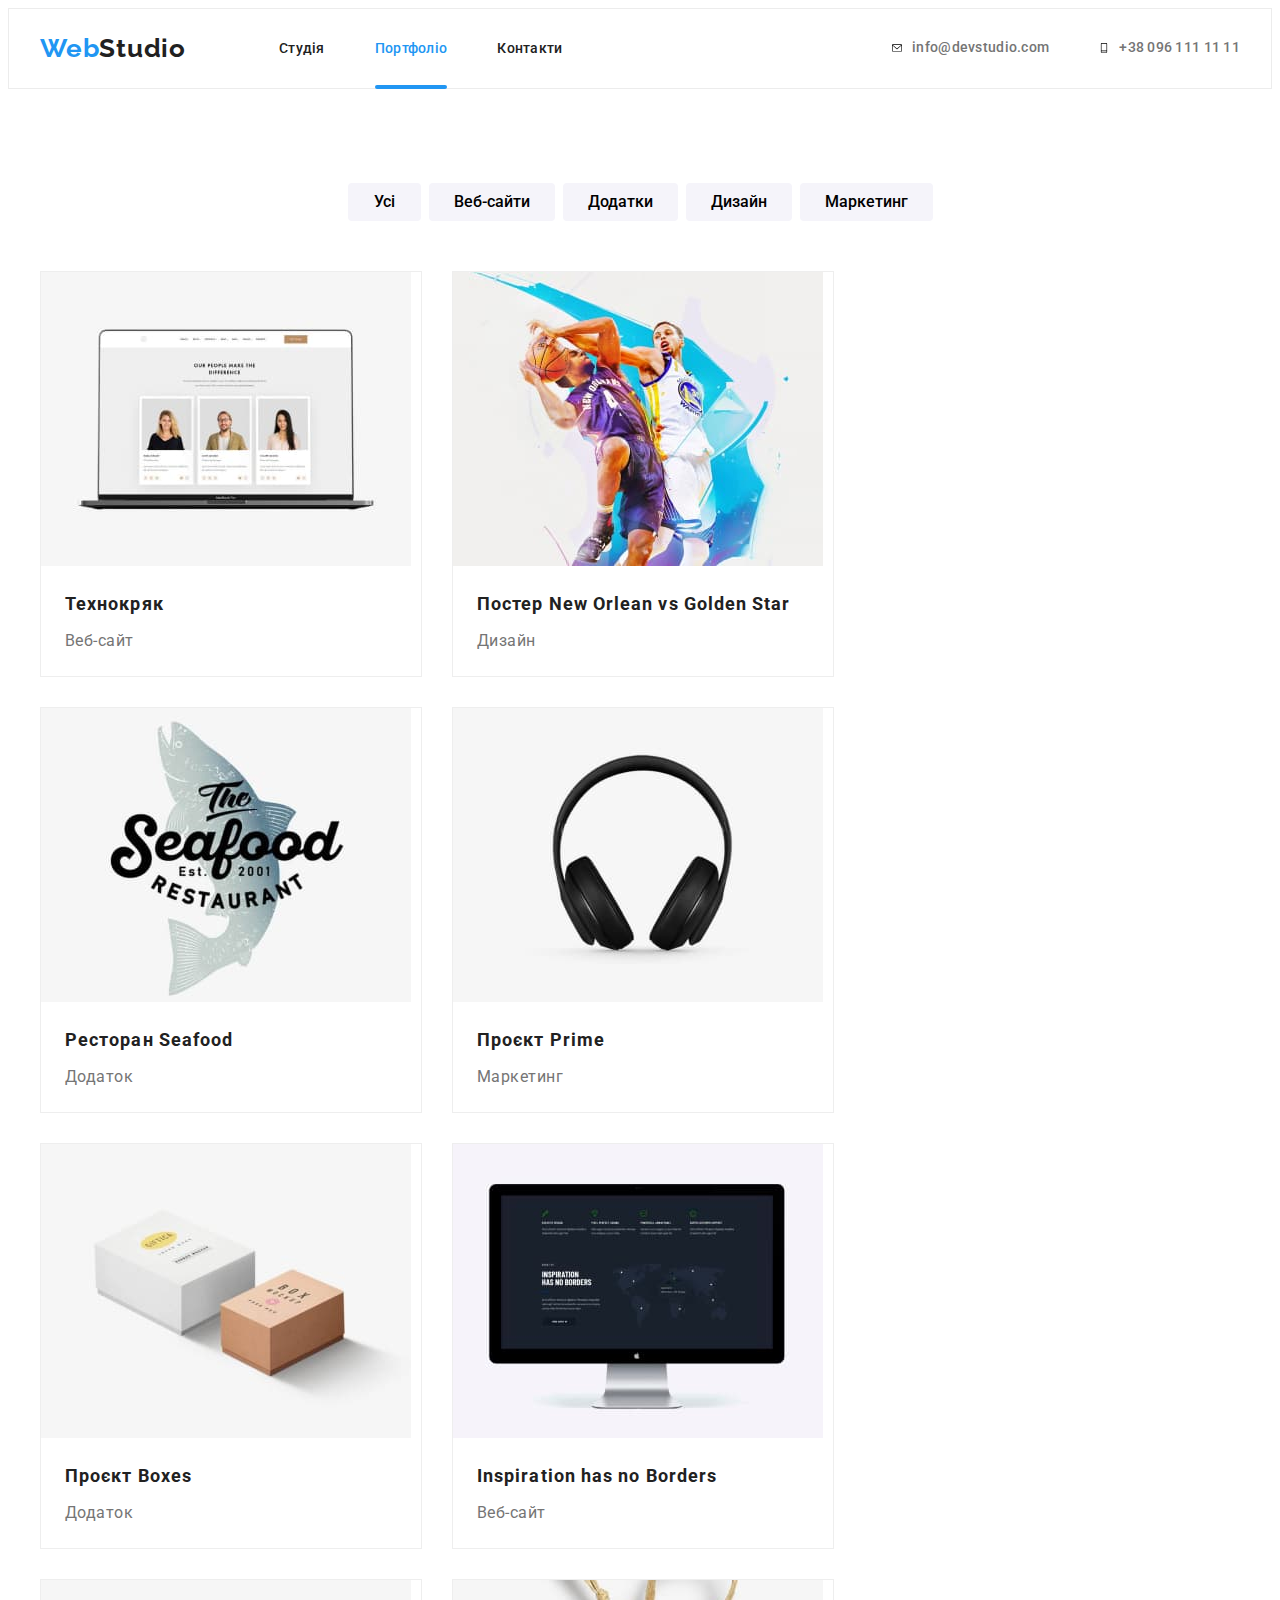
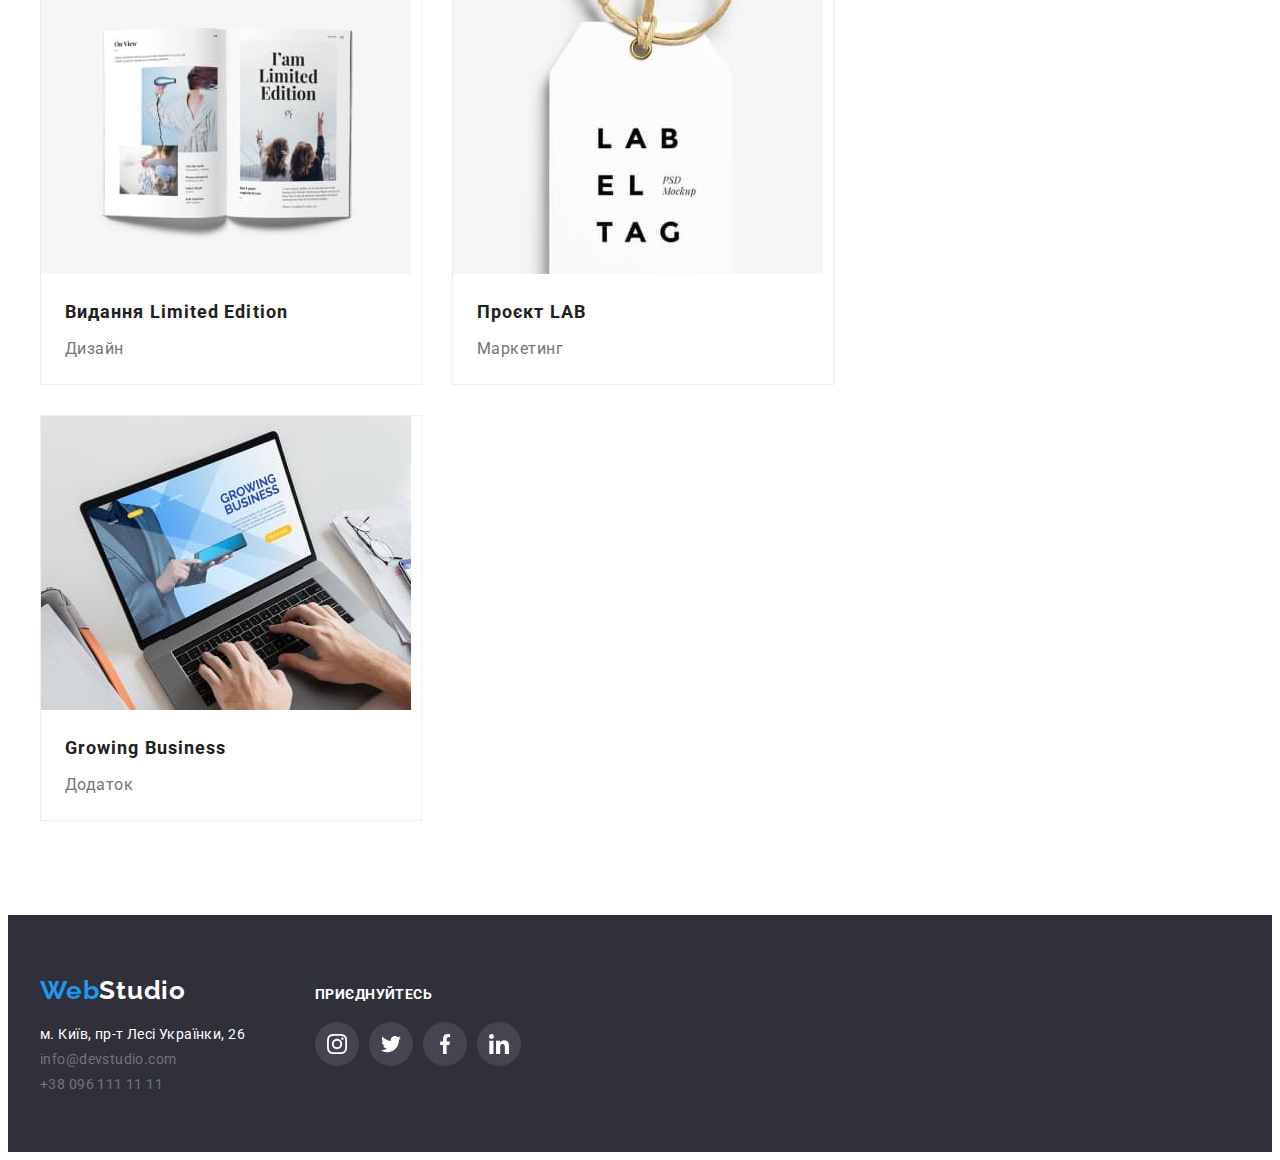
==== portfolio.html @ a7df9ff6 "Initial commit" ====
<!DOCTYPE html>
<html lang="uk">
  <head>
    <meta charset="UTF-8" />
    <meta http-equiv="X-UA-Compatible" content="IE=edge" />
    <meta name="viewport" content="width=device-width, initial-scale=1.0" />
    <title>Document</title>

    <!-- font-family-->
    <link rel="preconnect" href="https://fonts.googleapis.com" />
    <link rel="preconnect" href="https://fonts.gstatic.com" crossorigin />
    <link
      href="https://fonts.googleapis.com/css2?family=Montserrat:wght@400;700&family=Raleway:wght@300;700&family=Roboto:wght@400;500;700;900&display=swap"
      rel="stylesheet"
    />
    <link
      rel="stylesheet"
      href="https://cdnjs.cloudflare.com/ajax/libs/modern-normalize/1.1.0/modern-normalize.min.css"
      integrity="sha512-wpPYUAdjBVSE4KJnH1VR1HeZfpl1ub8YT/NKx4PuQ5NmX2tKuGu6U/JRp5y+Y8XG2tV+wKQpNHVUX03MfMFn9Q=="
      crossorigin="anonymous"
      referrerpolicy="no-referrer"
    />
    <link rel="stylesheet" href="./css/styles.css" />
  </head>
  <body>
    <header class="header">
      <div class="container header-container">
        <nav class="header-navigation">
          <a href="./index.html" class="logo link"
            ><span class="color-web">Web</span>Studio</a
          >
          <ul class="header-nav">
            <li>
              <a href="./index.html" class="header-nav-link link">Студія</a>
            </li>
            <li>
              <a
                href="./portfolio.html"
                class="header-nav-link header-portfolio link"
                >Портфоліо</a
              >
            </li>
            <li>
              <a href="" class="header-nav-link link">Контакти</a>
            </li>
          </ul>
        </nav>
        <ul class="contact">
          <li>
            <a href="mailto:info@devstudio.com" class="contact-link-mail link"
              ><svg class="mail-icon" width="10" height="16">
                <use href="./images/icons.svg#icon-envelope-hover"></use>
              </svg>info@devstudio.com</a
            >
          </li>
          <li>
            <a href="tel:+3809611111" class="contact-link-tel link"
              ><svg class="tel-icon" width="10" height="16">
                <use href="./images/icons.svg#icon-Vector"></use>
              </svg>+38 096 111 11 11</a
            >
          </li>
        </ul>
      </div>
    </header>
    <main>
      <section class="section portfolio">
        <div class="container">
          <h1 class="portfolio-title">Портфоліо</h1>
          <ul class="cursor list">
            <li class="button-list">
              <button class="cursor-btn" type="button">Усі</button>
            </li>
            <li class="button-list">
              <button class="cursor-btn" type="button">Веб-сайти</button>
            </li>
            <li class="button-list">
              <button class="cursor-btn" type="button">Додатки</button>
            </li>
            <li class="button-list">
              <button class="cursor-btn" type="button">Дизайн</button>
            </li>
            <li class="button-list">
              <button class="cursor-btn" type="button">Маркетинг</button>
            </li>
          </ul>
          <ul class="card-set list">
            <li class="item">
             
                <a class="card-content-link link">
                  <div class="card-content-img"> 
              <img
                src="./images/технокряк.jpg"
                alt="технокряк"
                width="370"
                height="294"
              />
              <div class="card-content-text"><p>Ресурс пропонує комплексні пропозиції з різним рівнем функціоналу та сервісів. Все це дозволить відвідувачу отримати вичерпні відомості про компанію чи приватну особу.</p></div>
            </div>
                <h2 class="portfolio-title-list">Технокряк</h2>
                <p class="portfolio-text">Веб-сайт</p>
              </a>
          
            </li>
            <li class="item">
              
                <a class="card-content-link link">
                  <div class="card-content-img">
                    <img
                    src="./images/постер.jpg"
                    alt="постер"
                    width="370"
                    height="294"
                  /> <div class="card-content-text"><p>Ресурс пропонує комплексні пропозиції з різним рівнем функціоналу та сервісів. Все це дозволить відвідувачу отримати вичерпні відомості про компанію чи приватну особу.</p></div>
              
                  </div>
            
              
                <h2 class="portfolio-title-list" lang="en">
                  Постер New Orlean vs Golden Star
                </h2>
                <p class="portfolio-text">Дизайн</p>
              </a>
          
            </li>
            <li class="item">
              
                <a class="card-content-link link">
                  <div class="card-content-img"> 
              <img
                src="./images/ресторан.jpg"
                alt="ресторан"
                width="370"
                height="294"
              />
              <div class="card-content-text"><p>Ресурс пропонує комплексні пропозиції з різним рівнем функціоналу та сервісів. Все це дозволить відвідувачу отримати вичерпні відомості про компанію чи приватну особу.</p></div>
          </div>
                <h2 class="portfolio-title-list" lang="en">Ресторан Seafood</h2>
                <p class="portfolio-text">Додаток</p>
                </a>
          
            </li>
            <li class="item">
              
                <a class="card-content-link link">
                  <div class="card-content-img"> 
              <img
                src="./images/навушники.jpg"
                alt="навушники"
                width="370"
                height="294"
              />
              <div class="card-content-text"><p>Ресурс пропонує комплексні пропозиції з різним рівнем функціоналу та сервісів. Все це дозволить відвідувачу отримати вичерпні відомості про компанію чи приватну особу.</p></div>
</div>
          
                <h2 class="portfolio-title-list" lang="en">Проєкт Prime</h2>
                <p class="portfolio-text">Маркетинг</p>
                </a>
           
            </li>
            <li class="item">
            
                <a class="card-content-link link">
                  <div class="card-content-img"> 
              <img
                src="./images/проект.jpg"
                alt="проект"
                width="370"
                height="294"
              />
              <div class="card-content-text"><p>Ресурс пропонує комплексні пропозиції з різним рівнем функціоналу та сервісів. Все це дозволить відвідувачу отримати вичерпні відомості про компанію чи приватну особу.</p></div>
              </div>

                           <h2 class="portfolio-title-list" lang="en">Проєкт Boxes</h2>
                <p class="portfolio-text">Додаток</p>
                </a>
           
            </li>
            <li class="item">
              
                <a class="card-content-link link">
                  <div class="card-content-img"> 
              <img
                src="./images/монітор.jpg"
                alt="монітор"
                width="370"
                height="294"
              />
              <div class="card-content-text"><p>Ресурс пропонує комплексні пропозиції з різним рівнем функціоналу та сервісів. Все це дозволить відвідувачу отримати вичерпні відомості про компанію чи приватну особу.</p></div>
             </div>
                             <h2 class="portfolio-title-list" lang="en">
                  Inspiration has no Borders
                </h2>
                <p class="portfolio-text">Веб-сайт</p>
                </a>
             
            </li>
            <li class="item">
                              <a class="card-content-link link">
                  <div class="card-content-img"> 
              <img
                src="./images/видання.jpg"
                alt="видання"
                width="370"
                height="294"
              />
              <div class="card-content-text"><p>Ресурс пропонує комплексні пропозиції з різним рівнем функціоналу та сервісів. Все це дозволить відвідувачу отримати вичерпні відомості про компанію чи приватну особу.</p></div>
           </div>
                <h2 class="portfolio-title-list" lang="en">
                  Видання Limited Edition
                </h2>
                <p class="portfolio-text">Дизайн</p>
                </a>
           
            </li>
            <li class="item">
             
                <a class="card-content-link link">
                  <div class="card-content-img"> 
              <img
                src="./images/лаб.jpg"
                alt="лаб"
                width="370"
                height="294"
              />
              <div class="card-content-text"><p>Ресурс пропонує комплексні пропозиції з різним рівнем функціоналу та сервісів. Все це дозволить відвідувачу отримати вичерпні відомості про компанію чи приватну особу.</p></div>
              </div>

                          <h2 class="portfolio-title-list" lang="en">Проєкт LAB</h2>
                <p class="portfolio-text">Маркетинг</p>
                </a>
          
            </li>
            <li class="item">
              
                <a class="card-content-link link">
                  <div class="card-content-img"> 
              <img
                src="./images/бізнес.jpg"
                alt="бізнес"
                width="370"
                height="294"
              />
              <div class="card-content-text"><p>Ресурс пропонує комплексні пропозиції з різним рівнем функціоналу та сервісів. Все це дозволить відвідувачу отримати вичерпні відомості про компанію чи приватну особу.</p></div>
              </div>

                           <h2 class="portfolio-title-list" lang="en">Growing Business</h2>
                <p class="portfolio-text">Додаток</p>
                </a>
              
            </li>
          </ul>
        </div>
      </section>
    </main>
    <footer class="color-footer">
      <div class="contact-wrap">
        <div class="container">
      <div class="container-logo">
        <a href="./index.html" class="logo-studio link"
          ><span class="color-web">Web</span>Studio</a
        >
        <address class="address">
          <a
            href="https://goo.gl/maps/vG6KCRYgaPiJuEGL6"
            target="_blank"
            rel="noopener noreferrer nofollow"
            class="color-maps link"
            >м. Київ, пр-т Лесі Українки, 26</a
          >
          <ul class="list-address">
            <li>
              <a href="mailto:info@devstudio.com" class="color-mail link"
                >info@devstudio.com</a
              >
            </li>
            <li>
              <a href="tel:+3809611111" class="color-tel link"
                >+38 096 111 11 11</a
              >
            </li>
          </ul>
        
        </address>
      </div>
      <div class="social">
        <p class="title-soc">приєднуйтесь</p>
        <ul class="footer-soc-list list">
          <li class="footer-soc-item"><a href="" class="footer-soc-link link"><svg class="soc-icon" width="20" height="20">
            <use href="./images/icons.svg#icon-instagram-2"></use>
          </svg></a></li>
          <li class="footer-soc-item"><a href="" class="footer-soc-link link"><svg class="soc-icon" width="20" height="20">
            <use href="./images/icons.svg#icon-twitter-1"></use>
          </svg></a></li>
          <li class="footer-soc-item"><a href="" class="footer-soc-link link"><svg class="soc-icon" width="20" height="20">
            <use href="./images/icons.svg#icon-facebook-1"></use>
          </svg></a></li>
          <li class="footer-soc-item"><a href="" class="footer-soc-link link"><svg class="soc-icon" width="20" height="20">
            <use href="./images/icons.svg#icon-linkedin-1"></use>
          </svg></a></li>
        </ul>
      </div>
    </div>
  </div>
    </footer>
  </body>
</html>
---- css/styles.css ----
:root {
  --main-title-color: #ffffff;
  --body-title-color: #212121;
  --body-text-color: #757575;
  --accent-color: #2196f3;
  --card-set-gap: 30px;
  --card-shadow: 0px 2px 1px -1px rgba(0, 0, 0, 0.2),
    0px 1px 1px 0px rgba(0, 0, 0, 0.14), 0px 1px 3px 0px rgba(0, 0, 0, 0.12);
  --timing-function: cubic-bezier(0.4, 0, 0.2, 1);
}

p,
h1,
h2,
h3,
h4,
h5,
h6 {
  margin: 0;
}
img {
  display: block;
  max-width: 100%;
  height: auto;
}

ul,
ol {
  margin: 0;
}

ul {
  list-style: none;
  padding-left: 0;
}

body {
  font-family: "Roboto", sans-serif;
  font-size: 14px;
  color: var(--body-title-color);
}

.section {
  padding: 94px 0;
}
.container {
  width: 1200px;
  padding-left: 15px;
  padding-right: 15px;
  margin-left: auto;
  margin-right: auto;
}

.header {
  padding: 24px 0;
  border: 1px solid #ececec;
}
.header-navigation {
  display: flex;
  align-items: center;
}
.div {
  margin: 0;
}

.card-set {
  list-style: none;
}

.card-set > .item {
  width: calc((100% - 60px) / 3);
  border: 1px solid #eeeeee;
  background: #ffffff;
}

.header-nav {
  display: flex;
  gap: 50px;
  text-align: center;
  margin-left: 93px;
  padding-left: 0;
}

.header-container {
  display: flex;
}

.contact {
  display: flex;
  gap: 50px;
  text-align: center;
  margin-left: auto;
  align-items: center;
}

/*Властивість кнопок*/
button {
  cursor: pointer;
}
.address {
  margin-top: 20px;
}
address {
  font-style: normal;
}

/*Прибирає базові властивості посилань */
.link {
  text-decoration: none;
  color: inherit;
}

/* header */
.logo {
  font-family: "Raleway";
  font-weight: 700;
  font-size: 26px;
  line-height: 1.19;
  letter-spacing: 0.03em;
  color: var(--body-title-color);
}

.header-nav-link:hover,
.header-nav-link:focus,
.contact-link-mail:hover,
.contact-link-mail:focus,
.contact-link-tel:hover,
.contact-link-tel:focus {
  color: var(--accent-color);
}

/* Властивості навігації*/
.header-nav-link {
  font-weight: 500;
  line-height: 1.14;
  letter-spacing: 0.02em;
  color: var(--body-title-color);
  min-width: 45px;
  min-height: 16px;
  display: inline-block;
  position: relative;
  transition-property: color;
  transition-timing-function: var(--timing-function);
  transition-delay: 250ms;
}

.header-studio::after,
.header-portfolio::after {
  content: "";
  position: absolute;
  display: inline-block;
  bottom: -32px;
  left: 0;
  height: 4px;
  width: 100%;
  border-radius: 2px;
  background: var(--accent-color);
}

/*контакти*/
.contact-link-mail,
.contact-link-tel {
  font-weight: 500;
  line-height: 1.14;
  letter-spacing: 0.02em;
  color: var(--body-text-color);
  display: inline-block;
  transition-timing-function: var(--timing-function);
  transition-delay: 250ms;
  transition-property: fill;
}
.contact .contact-link-mail {
  display: flex;
  gap: 10px;
}
.mail-icon {
  transition-timing-function: var(--timing-function);
  transition-delay: 250ms;
  transition-property: fill;
}
.contact-link-mail:hover .mail-icon {
  fill: var(--accent-color);
}
.contact .contact-link-tel {
  display: flex;
  gap: 10px;
}
.tel-icon {
  transition-timing-function: var(--timing-function);
  transition-delay: 250ms;
  transition-property: fill;
}
.contact-link-tel:hover .tel-icon {
  fill: var(--accent-color);
}
/*Акцент кольору на посилання studio*/
.header-studio {
  color: var(--accent-color);
}
/*Акцент кольору на посилання portfolio*/
.header-portfolio {
  color: var(--accent-color);
}

/*прибирає маркери*/
.list {
  marker: none;
  padding: 0;
  margin: 0;
  display: flex;
  gap: 30px;
  flex-wrap: wrap;
}

.img-list {
  padding: 0;
  margin: 0;
  display: flex;
  gap: var(--card-set-gap);
}

.list-address {
  marker: none;
  padding: 0;
  margin: 0;
  display: flex;
  flex-direction: column;
  gap: 9px;
}
.work-title {
  margin-top: 30px;
  margin-bottom: 10px;
  font-size: 14px;
  line-height: 1.14;
  letter-spacing: 0.03em;
  text-transform: uppercase;
  margin-bottom: 10px;
}

.section > .work {
  padding-left: 215px;
  padding-right: 215px;
  padding-top: 0;
  padding-bottom: 0;
}
.work-text {
  line-height: 1.71;
  letter-spacing: 0.03em;
  color: var(--body-text-color);
  width: 270px;
}
.about-work {
  display: inline-flex;
  gap: 30px;
}
.work-list {
  width: calc((100% - 90px) / 4);
}
.work {
  padding-bottom: 0;
}
.group-link {
  height: 120px;
  background: #f5f4fa;
  border-radius: 4px;
  display: flex;
  align-items: center;
  justify-content: center;
  fill: var(--main-title-color);
}

.hero {
  text-align: center;
  background-color: #2f303a;
  color: var(--main-title-color);
  padding: 200px 0;
  /*overlay*/
  max-width: 1600px;
  margin-left: auto;
  margin-right: auto;
  outline: 1px solid black;
  background: #c4c4c4;
  background-repeat: no-repeat;
  background-size: cover;
  background-position: center;
  background-image: linear-gradient(
      rgba(47, 48, 58, 0.4),
      rgba(47, 48, 58, 0.4)
    ),
    url(../images/overlay.jpg);
}

.hero-title {
  font-weight: 900;
  font-size: 44px;
  line-height: 1.36;
  letter-spacing: 0.06em;
  text-align: center;
  text-transform: uppercase;
  margin: 0 auto;
  width: 696px;
  margin-left: auto;
  margin-right: auto;
}
/*стилізація кнопки*/
.btn {
  background-color: var(--accent-color);
  width: 216px;
  height: 50px;
  text-align: center;
  line-height: 1.87;
  letter-spacing: 0.06em;
  color: var(--main-title-color);
  box-shadow: 0px 4px 4px rgba(0, 0, 0, 0.15);
  border-radius: 4px;
  border: none;
  margin-top: 30px;
}

.section-title {
  font-size: 36px;
  line-height: 1.17;
  letter-spacing: 0.03em;
  text-align: center;
  margin-bottom: 50px;
}
.command {
  background: #f5f4fa;
}

.item-command > .name-work {
  padding-top: 30px;
  padding-bottom: 30px;
}
.section-title-name {
  font-weight: 500;
  font-size: 16px;
  line-height: 1.19;
  text-align: center;
  letter-spacing: 0.03em;
  margin-bottom: 10px;
}
.title-soc {
  font-weight: 700;
  letter-spacing: 0.03em;
  text-transform: uppercase;
  color: var(--main-title-color);
}
.soc-list {
  display: flex;
  justify-content: center;
  gap: 10px;
}
.soc-item {
  width: 44px;
  height: 44px;
}
.soc-link {
  width: 100%;
  height: 100%;
  background: var(--main-title-color);
  border-radius: 50%;
  display: block;
  display: flex;
  align-items: center;
  justify-content: center;
  fill: #afb1b8;
  transition-timing-function: var(--timing-function);
  transition-delay: 250ms;
  transition-property: fill, background-color;
}
.soc-link:hover,
.soc-link:focus {
  fill: var(--main-title-color);
  background-color: var(--accent-color);
}

.footer-soc-list {
  gap: 10px;
}
.footer-soc-item {
  width: 44px;
  height: 44px;
}
.footer-soc-link {
  width: 100%;
  height: 100%;
  background: rgba(255, 255, 255, 0.1);
  border-radius: 50%;
  display: block;
  display: flex;
  align-items: center;
  justify-content: center;
  fill: var(--main-title-color);
  transition-timing-function: var(--timing-function);
  transition-delay: 250ms;
  transition-property: background-color;
}
.footer-soc-link:hover,
.footer-soc-link:focus {
  background-color: var(--accent-color);
}
.img-list > .item-command {
  border-radius: 0px 0px 4px 4px;
  box-shadow: 0px 1px 3px rgba(0, 0, 0, 0.12), 0px 1px 1px rgba(0, 0, 0, 0.14),
    0px 2px 1px rgba(0, 0, 0, 0.2);
  background: #ffffff;
}
.section-text {
  font-size: 16px;
  line-height: 1.19;
  text-align: center;
  letter-spacing: 0.03em;
  color: var(--body-text-color);
  margin-bottom: 16px;
}

.client-item {
  width: calc((100% - 150px) / 6);
  height: 92px;
}
.client-link {
  width: 100%;
  height: 100%;
  display: flex;
  align-items: center;
  justify-content: center;
  fill: rgba(175, 177, 184, 1);
  border: 1px solid #afb1b8;
  border-radius: 4px;
  transition-timing-function: var(--timing-function);
  transition-delay: 250ms;
  transition-property: fill, border;
}
.client-link:hover,
.client-link:focus {
  fill: var(--accent-color);
  border: 1px solid var(--accent-color);
}

.color-footer {
  background-color: #2f303a;
  padding: 60px 0;
}
.logo-studio {
  font-family: "Raleway";
  font-weight: 700;
  font-size: 26px;
  line-height: 1.19;
  letter-spacing: 0.03em;
  color: rgba(255, 255, 255, 1);
  margin-bottom: 20px;
}

.contact-wrap > .container {
  display: flex;
  align-items: baseline;
}
.container-logo {
  margin-right: 70px;
}
.social {
  margin: 0;
}
.footer-soc-list {
  margin: 0;
}

.footer-soc-link {
  margin-top: 20px;
}
.contacts,
.color-tel-black,
.color-mail-black,
.studio-black,
.color-studio-black {
  color: var(--body-title-color);
}
.color-web {
  color: #2196f3;
}

.color-studio,
.color-address,
.color-info {
  color: var(--main-title-color);
}

.color-mail:hover,
.color-mail:focus,
.color-tel:hover,
.color-tel:focus {
  color: var(--accent-color);
}

.color-mail,
.color-tel {
  letter-spacing: 0.03em;
  color: var(--body-text-color);
  transition-timing-function: var(--timing-function);
  transition-delay: 250ms;
  transition-property: color;
}
.color-mail {
  margin-bottom: 9px;
}
.color-maps {
  letter-spacing: 0.03em;
  color: var(--main-title-color);
  margin-bottom: 9px;
  display: inline-block;
}

.button-list {
  text-align: center;
}
.cursor {
  display: flex;
  margin-bottom: 50px;
  justify-content: center;
  gap: 8px;
}
.cursor .cursor-btn {
  background: #f5f4fa;
  border-radius: 4px;
  border: #f5f4fa;
  display: inline-block;
  min-width: 73px;
  min-height: 38px;
  padding: 6px 25px 6px 25px;
  font-weight: 500;
  font-family: inherit;
  font-size: 16px;
}
.cursor-btn {
  transition-timing-function: var(--timing-function);
  transition-delay: 250ms;
  transition-property: color, background-color, box-shadow ;
}
.cursor-btn:hover,
.cursor-btn:focus {
  color: var(--main-title-color);
  background-color: var(--accent-color);
  box-shadow: 0px 3px 1px rgba(0, 0, 0, 0.1), 0px 1px 2px rgba(0, 0, 0, 0.08),
    0px 2px 2px rgba(0, 0, 0, 0.12);
}

/*portfolio-title  скриває заголовок*/
.portfolio-title,
.visually-hidden {
  position: absolute;
  white-space: nowrap;
  width: 1px;
  height: 1px;
  overflow: hidden;
  border: 0;
  padding: 0;
  clip: rect(0 0 0 0);
  clip-path: inset(50%);
  margin: -1px;
}
.portfolio-title-list {
  font-size: 18px;
  line-height: 2;
  letter-spacing: 0.06em;
  padding-left: 24px;
  padding-right: 24px;
  padding-top: 20px;
}
.portfolio-text {
  font-size: 16px;
  line-height: 1.88;
  letter-spacing: 0.03em;
  color: var(--body-text-color);
  padding-left: 24px;
  padding-right: 24px;
  padding-top: 4px;
  padding-bottom: 20px;
}

.img-list-label {
  position: relative;
}

.label-name {
  position: absolute;
  bottom: 0;
  width: 370px;
  height: 70px;
  color: var(--main-title-color);
  background: rgba(47, 48, 58, 0.8);
  text-align: center;
  letter-spacing: 0.03em;
  text-transform: uppercase;
}

.label-name > p {
  margin-top: 27px;
  margin-bottom: 27px;
  font-weight: 700;
}
.card-content-link {
  display: block;
  transition-timing-function: var(--timing-function);
  transition-delay: 250ms;
  transition-property: box-shadow, transform;
  }
.card-content-link:hover {
  box-shadow: 0px 1px 1px rgba(0, 0, 0, 0.12), 0px 4px 4px rgba(0, 0, 0, 0.06),
    1px 4px 6px rgba(0, 0, 0, 0.16);
}

.card-content-img {
  position: relative;
  overflow: hidden;
}
.card-content-text {
  position: absolute;
  top: 0;
  font-size: 18px;
  letter-spacing: 0.03em;
  line-height: 156%;
  width: 100%;
  height: 100%;
  background: rgba(33, 150, 243, 0.9);
  color: var(--main-title-color);
  transition-timing-function: var(--timing-function);
  transition-delay: 250ms;
  transition-property: transform;
  transition: transform 250ms linear;
  transform: translateY(100%);
}
.card-content-text > p {
  padding-top: 63px;
  padding-bottom: 63px;
  padding-left: 24px;
  padding-right: 24px;
}
.item:hover .card-content-text {
  transform: translateY(0%);
}

.backdrop {
  top: 0;
  left: 0;
  width: 100%;
  height: 100%;
  background: rgba(0, 0, 0, 0.2);
  position: fixed;
  transition: opasity 300ms linear, visibility 300ms linear;
}
.modal {
  width: 528px;
  min-height: 581px;
  background-color: var(--main-title-color);
  position: absolute;
  top: 50%;
  left: 50%;
  transform: translate(-50%, -50%) scale(1);
  transition: transform 300ms linear;
  box-shadow: 0px 1px 3px rgba(0, 0, 0, 0.12), 0px 1px 1px rgba(0, 0, 0, 0.14),
    0px 2px 1px rgba(0, 0, 0, 0.2);
  border-radius: 4px;
}
.backdrop.is-hidden .modal {
  transform: translate(-50%, -50%) scale(0);
}
.modal-close {
  width: 30px;
  height: 30px;
  background-color: transparent;
  border: 1px solid rgba(0, 0, 0, 0.1);
  border-radius: 50%;
  position: absolute;
  right: 10px;
  top: 10px;
  display: flex;
  align-items: center;
  justify-content: center;
  cursor: pointer;
  box-shadow: 0px 1px 3px rgba(0, 0, 0, 0.12), 0px 1px 1px rgba(0, 0, 0, 0.14),
    0px 2px 1px rgba(0, 0, 0, 0.2);
}
.backdrop.is-hidden {
  opacity: 0;
  visibility: hidden;
  pointer-events: none;
}
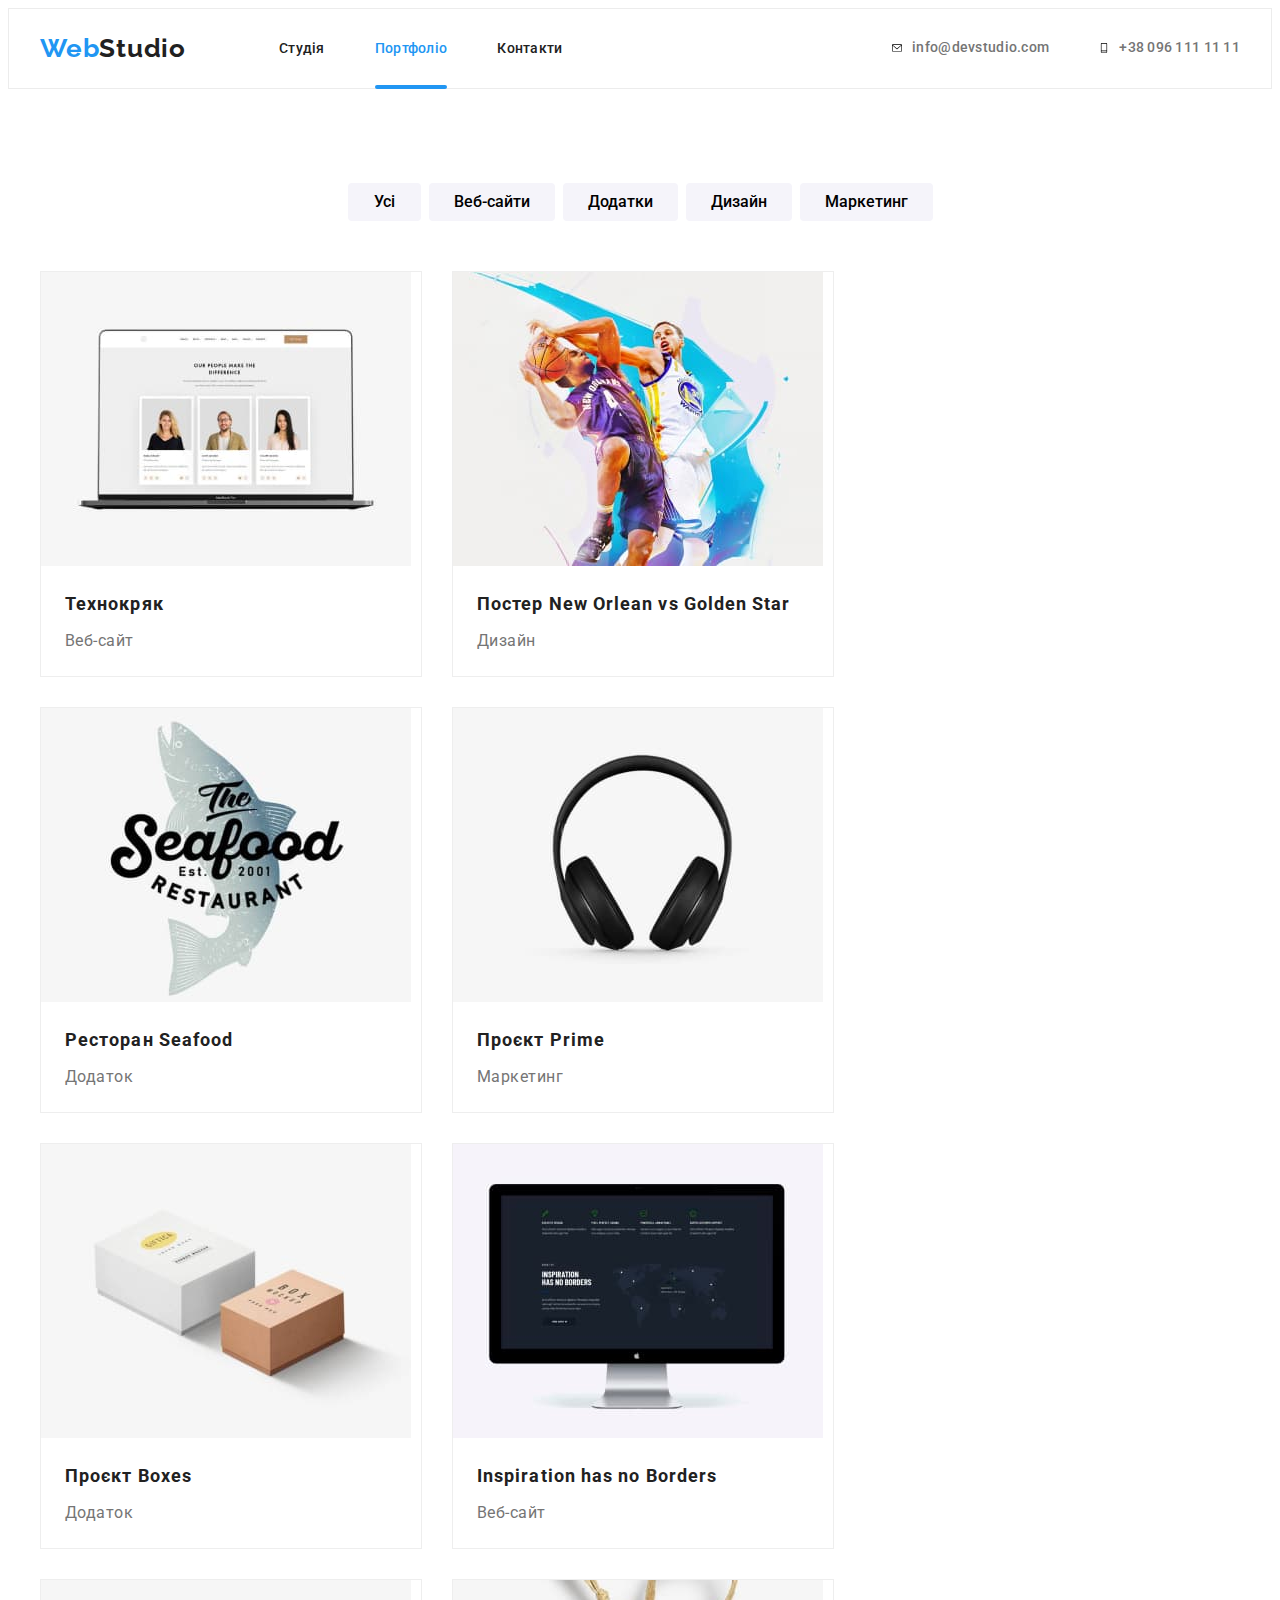
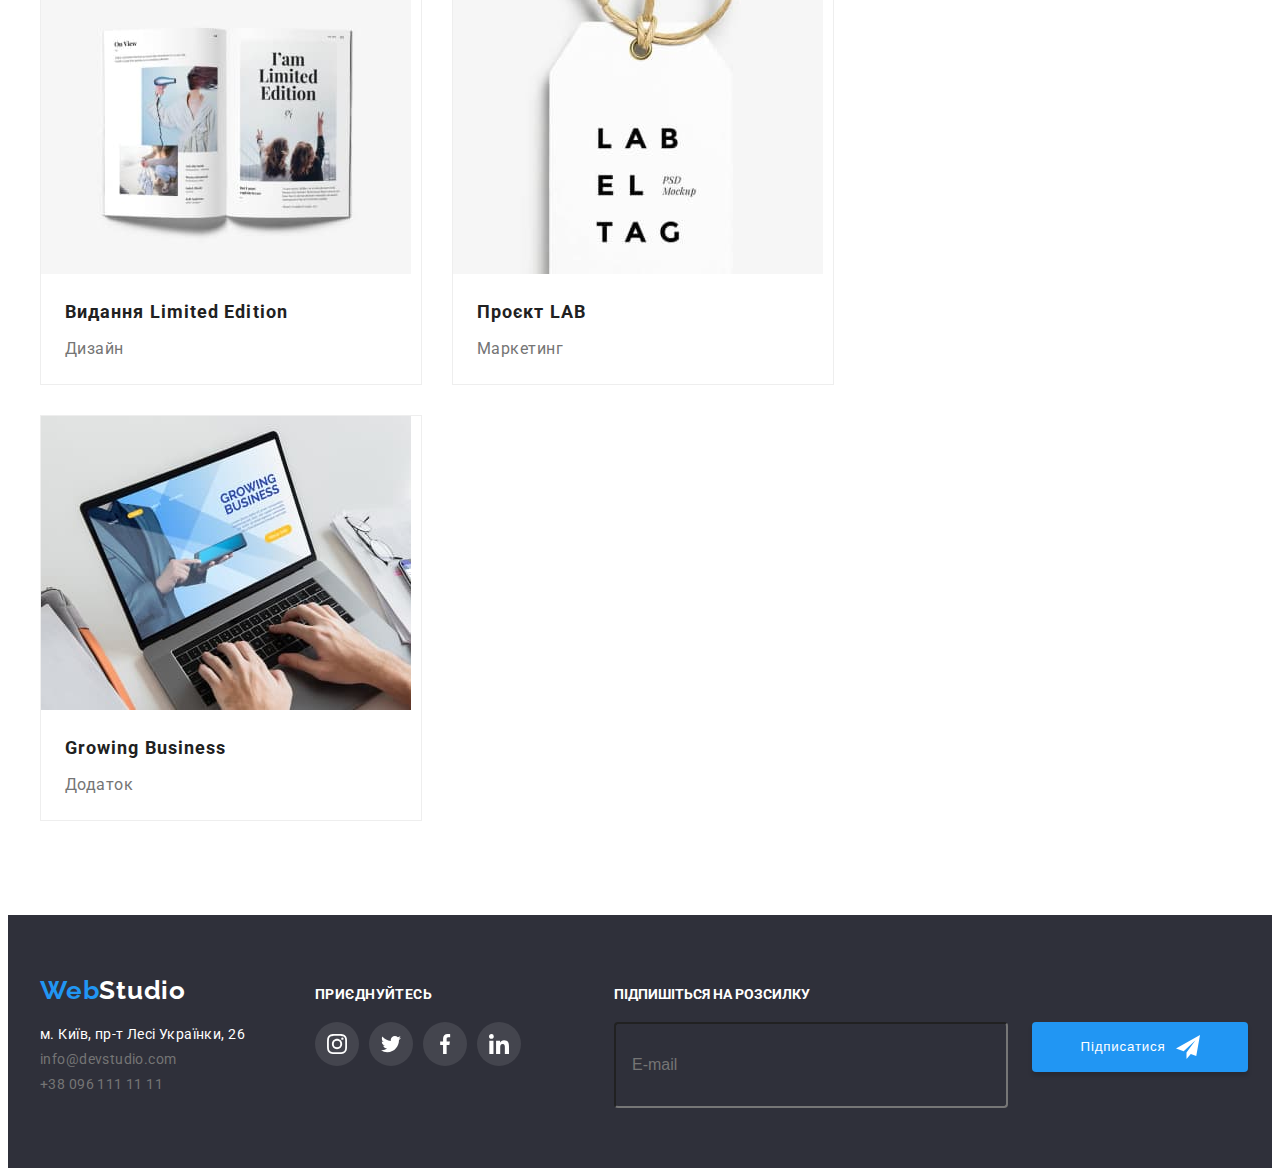
==== commit bc0688d3: "доопрацювання" ====
--- a/portfolio.html
+++ b/portfolio.html
@@ -256,52 +256,82 @@
     <footer class="color-footer">
       <div class="contact-wrap">
         <div class="container">
-      <div class="container-logo">
-        <a href="./index.html" class="logo-studio link"
-          ><span class="color-web">Web</span>Studio</a
-        >
-        <address class="address">
-          <a
-            href="https://goo.gl/maps/vG6KCRYgaPiJuEGL6"
-            target="_blank"
-            rel="noopener noreferrer nofollow"
-            class="color-maps link"
-            >м. Київ, пр-т Лесі Українки, 26</a
-          >
-          <ul class="list-address">
-            <li>
-              <a href="mailto:info@devstudio.com" class="color-mail link"
-                >info@devstudio.com</a
+          <div class="container-logo">
+            <a href="./index.html" class="logo-studio link"
+              ><span class="color-web">Web</span>Studio</a
+            >
+            <address class="address">
+              <a
+                href="https://goo.gl/maps/vG6KCRYgaPiJuEGL6"
+                target="_blank"
+                rel="noopener noreferrer nofollow"
+                class="color-maps link"
+                >м. Київ, пр-т Лесі Українки, 26</a
               >
-            </li>
-            <li>
-              <a href="tel:+3809611111" class="color-tel link"
-                >+38 096 111 11 11</a
-              >
-            </li>
-          </ul>
-        
-        </address>
+              <ul class="list-address">
+                <li>
+                  <a href="mailto:info@devstudio.com" class="color-mail link"
+                    >info@devstudio.com</a
+                  >
+                </li>
+                <li>
+                  <a href="tel:+3809611111" class="color-tel link"
+                    >+38 096 111 11 11</a
+                  >
+                </li>
+              </ul>
+            </address>
+          </div>
+          <div class="social">
+            <p class="title-soc">приєднуйтесь</p>
+            <ul class="footer-soc-list list">
+              <li class="footer-soc-item">
+                <a href="" class="footer-soc-link link"
+                  ><svg class="soc-icon" width="20" height="20">
+                    <use href="./images/icons.svg#icon-instagram-2"></use></svg>
+                </a>
+              </li>
+              <li class="footer-soc-item">
+                <a href="" class="footer-soc-link link"
+                  ><svg class="soc-icon" width="20" height="20">
+                    <use href="./images/icons.svg#icon-twitter-1"></use></svg>
+                </a>
+              </li>
+              <li class="footer-soc-item">
+                <a href="" class="footer-soc-link link"
+                  ><svg class="soc-icon" width="20" height="20">
+                    <use href="./images/icons.svg#icon-facebook-1"></use></svg>
+                </a>
+              </li>
+              <li class="footer-soc-item">
+                <a href="" class="footer-soc-link link"
+                  ><svg class="soc-icon" width="20" height="20">
+                    <use href="./images/icons.svg#icon-linkedin-1"></use></svg>
+                </a>
+              </li>
+            </ul>
+          </div>
+          <div class="mail-list">
+            <b class="title-mail">ПІДПИШІТЬСЯ НА РОЗСИЛКУ</b>
+            <form class="group-subscribe">
+              <input
+                class="mail-input"
+                type="email"
+                name="mail"
+                id="mail"
+                placeholder="E-mail"
+              />
+              <label class="mail-label" for="mail"></label>
+              <button class="subscribe" type="submit">
+                Підписатися
+                <svg class="icon-subscribe" width="24" height="24">
+                  <use href="./images/icons.svg#icon-icon-send-1"></use>
+                </svg>
+              </button>
+            </form>
+          </div>
+        </div>
       </div>
-      <div class="social">
-        <p class="title-soc">приєднуйтесь</p>
-        <ul class="footer-soc-list list">
-          <li class="footer-soc-item"><a href="" class="footer-soc-link link"><svg class="soc-icon" width="20" height="20">
-            <use href="./images/icons.svg#icon-instagram-2"></use>
-          </svg></a></li>
-          <li class="footer-soc-item"><a href="" class="footer-soc-link link"><svg class="soc-icon" width="20" height="20">
-            <use href="./images/icons.svg#icon-twitter-1"></use>
-          </svg></a></li>
-          <li class="footer-soc-item"><a href="" class="footer-soc-link link"><svg class="soc-icon" width="20" height="20">
-            <use href="./images/icons.svg#icon-facebook-1"></use>
-          </svg></a></li>
-          <li class="footer-soc-item"><a href="" class="footer-soc-link link"><svg class="soc-icon" width="20" height="20">
-            <use href="./images/icons.svg#icon-linkedin-1"></use>
-          </svg></a></li>
-        </ul>
-      </div>
-    </div>
-  </div>
     </footer>
   </body>
 </html>
--- a/css/styles.css
+++ b/css/styles.css
@@ -59,6 +59,7 @@
   display: flex;
   align-items: center;
 }
+
 .div {
   margin: 0;
 }
@@ -340,6 +341,7 @@
   letter-spacing: 0.03em;
   margin-bottom: 10px;
 }
+
 .title-soc {
   font-weight: 700;
   letter-spacing: 0.03em;
@@ -681,8 +683,218 @@
   box-shadow: 0px 1px 3px rgba(0, 0, 0, 0.12), 0px 1px 1px rgba(0, 0, 0, 0.14),
     0px 2px 1px rgba(0, 0, 0, 0.2);
 }
+.modal-close-icon {
+  transition-timing-function: var(--timing-function);
+  transition-delay: 250ms;
+  transition-property: fill;
+}
+.modal-close-icon:hover, .modal-close-icon:focus {
+  fill: var(--accent-color);
+}
 .backdrop.is-hidden {
   opacity: 0;
   visibility: hidden;
   pointer-events: none;
 }
+.form {
+  width: 528px;
+  height: 581px;
+  margin-left: auto;
+  margin-right: auto;
+  padding-left: 40px;
+  padding-right: 40px;
+  
+ }
+.group-title {
+  display: flex;
+  margin-top: 40px;
+  margin-bottom: 30px;
+ font-size: 20px;
+line-height: 1.15;
+text-align: center;
+letter-spacing: 0.03em;
+color: var(--body-title-color);
+}
+
+.form-fild {
+  display: flex;
+  flex-direction: column;
+  margin-bottom: 20px;
+  margin-top: 30px;
+  width: 448px;
+  height: 40px;
+  position: relative;
+   }
+
+.form-comment {
+display: flex;
+flex-direction: column;
+margin-bottom: 20px;
+margin-top: 30px;
+position: relative;
+width: 448px;
+height: 120px;
+}
+.text-input {
+  padding-left: 16px;
+  padding-top: 12px;
+  width: 448px;
+height: 120px;
+ border: 1px solid rgba(33, 33, 33, 0.2);
+}
+.text-input::placeholder {
+ font-size: 12px;
+fill: solid rgba(117, 117, 117, 0.5);
+letter-spacing: 1%;
+line-height: 1.17;
+}
+textarea {
+  resize: none;
+}
+.form-comment-label {
+  position: absolute;
+  transform: translateY(-100%);
+  font-size: 12px;
+  letter-spacing: 0.01em;
+  color: #757575;
+  line-height: 1.17;
+}
+ .modal-send {
+   display: flex;
+   position: absolute;
+  justify-content: center;
+  align-items: center;
+  background-color: var(--accent-color);
+  width: 200px;
+  height: 50px;
+  line-height: 1.87;
+  letter-spacing: 0.06em;
+  color: var(--main-title-color);
+  box-shadow: 0px 4px 4px rgba(0, 0, 0, 0.15);
+  border-radius: 4px;
+  border: none;
+  margin-top: 30px;
+  transform: translateX(65%);
+  margin-bottom: 40px;
+ }
+
+.form-input {
+ width: 100%;
+ margin: 0;
+ padding: 10px 20px;
+ font:inherit;
+ border-radius: 4px;
+ border: 1px solid rgba(33, 33, 33, 0.2);
+ transition-property: border-color;
+ transition-timing-function: var(--timing-function);
+ transition-delay: 250ms;
+}
+.form-input:hover {
+  border-color: var(--accent-color);
+  
+}
+.form-input:hover ~ .modal-icon {
+fill: var(--accent-color);
+}
+  
+.modal-icon {
+  position: absolute;
+  top: 50%;
+  left: 15px;
+  transform: translateY(-50%);
+  display: inline-block;
+  transition-property: fill;
+  transition-timing-function: var(--timing-function);
+  transition-delay: 250ms;
+}
+
+.form-label {
+  position: absolute;
+  transform: translateY(-100%);
+  font-size: 12px;
+  letter-spacing: 0.01em;
+  color: #757575;
+  line-height: 1.17;
+}
+
+.subscribe {
+  background-color: var(--accent-color);
+  display: flex;
+  width: 216px;
+  height: 50px;
+  top:50%;
+  left:50%;
+  justify-content: center;
+  align-items: center;
+   text-align: center;
+  line-height: 1.87;
+  letter-spacing: 0.06em;
+  color: var(--main-title-color);
+  box-shadow: 0px 4px 4px rgba(0, 0, 0, 0.15);
+  border-radius: 4px;
+  border: none;
+  gap: 10px;
+}
+.title-mail {
+ color: var(--main-title-color);
+}
+.mail-input {
+   width: 358px;
+  height: 50px;
+  border-radius: 4px;
+  background-color:  #2F303A;
+  color:rgba(255, 255, 255, 0.6);
+  font-size: 16px;
+  letter-spacing: 3%;
+  padding: 16px;
+ }
+.icon-subscribe {
+  fill: var(--main-title-color);
+   }
+
+.group-subscribe {
+ display: flex;
+ gap: 12px;
+ margin-top: 20px;
+ }
+
+.container .mail-list {
+transform: translateX(93px);
+}
+
+.terms-contract {
+  color: var(--accent-color);
+  margin-left: 5px;
+  }
+  .check-text {
+    display: flex;
+    align-items: center;
+    line-height: 1.71;
+    letter-spacing: 3%;
+    color: rgba(117, 117, 117, 1);
+  }
+  .check-input {
+    -webkit-appearance: none;
+    -moz-appearance: none;
+  }
+  
+  .check-text span {
+width: 16px;
+height: 15px;
+border: 2px solid #212121;
+border-radius: 3px;
+margin-right: 5px;
+display: flex;
+align-items: center;
+justify-content: center;
+fill: transparent;
+  }
+  .check-input:checked + .check-text span {
+    background-color: var(--accent-color);
+    border-color: transparent;
+   fill: var(--main-title-color);
+  }
+  .check-input:focus + .check-text span {
+       border-color: var(--accent-color);
+  
+  }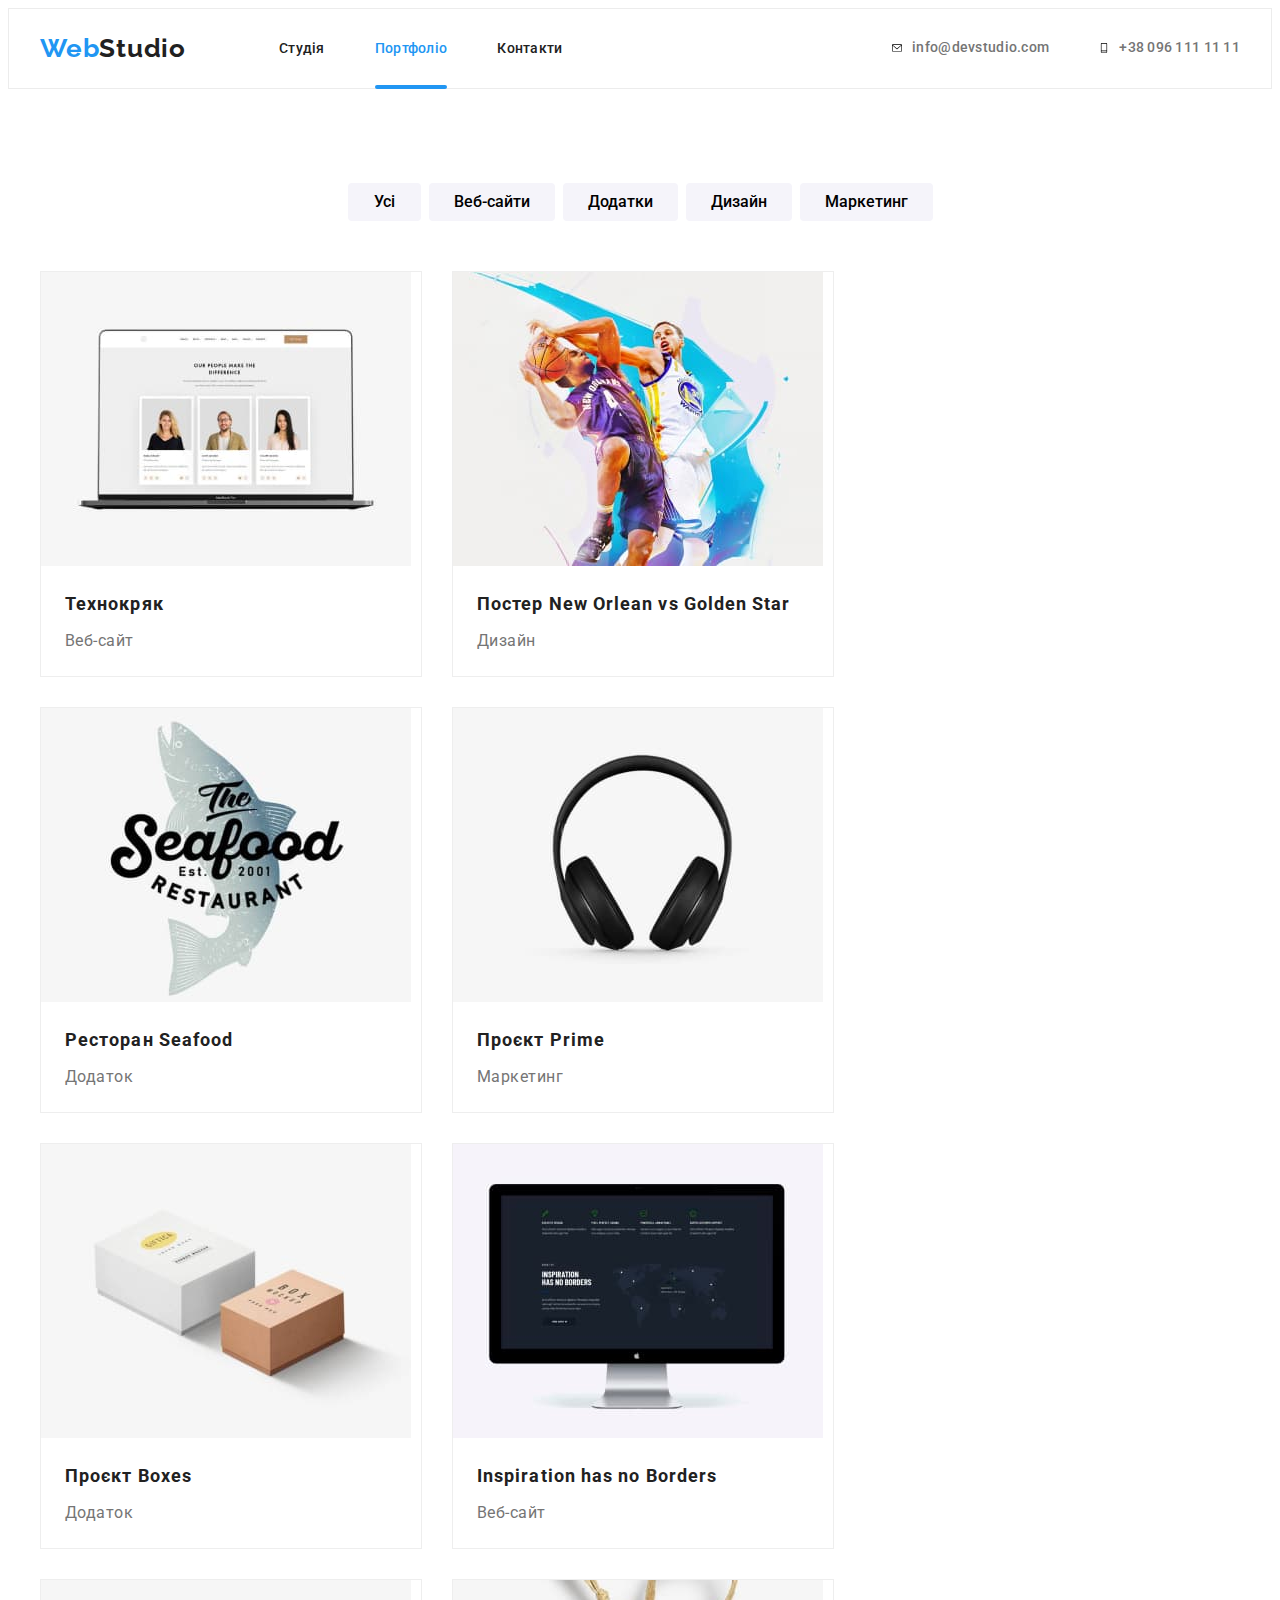
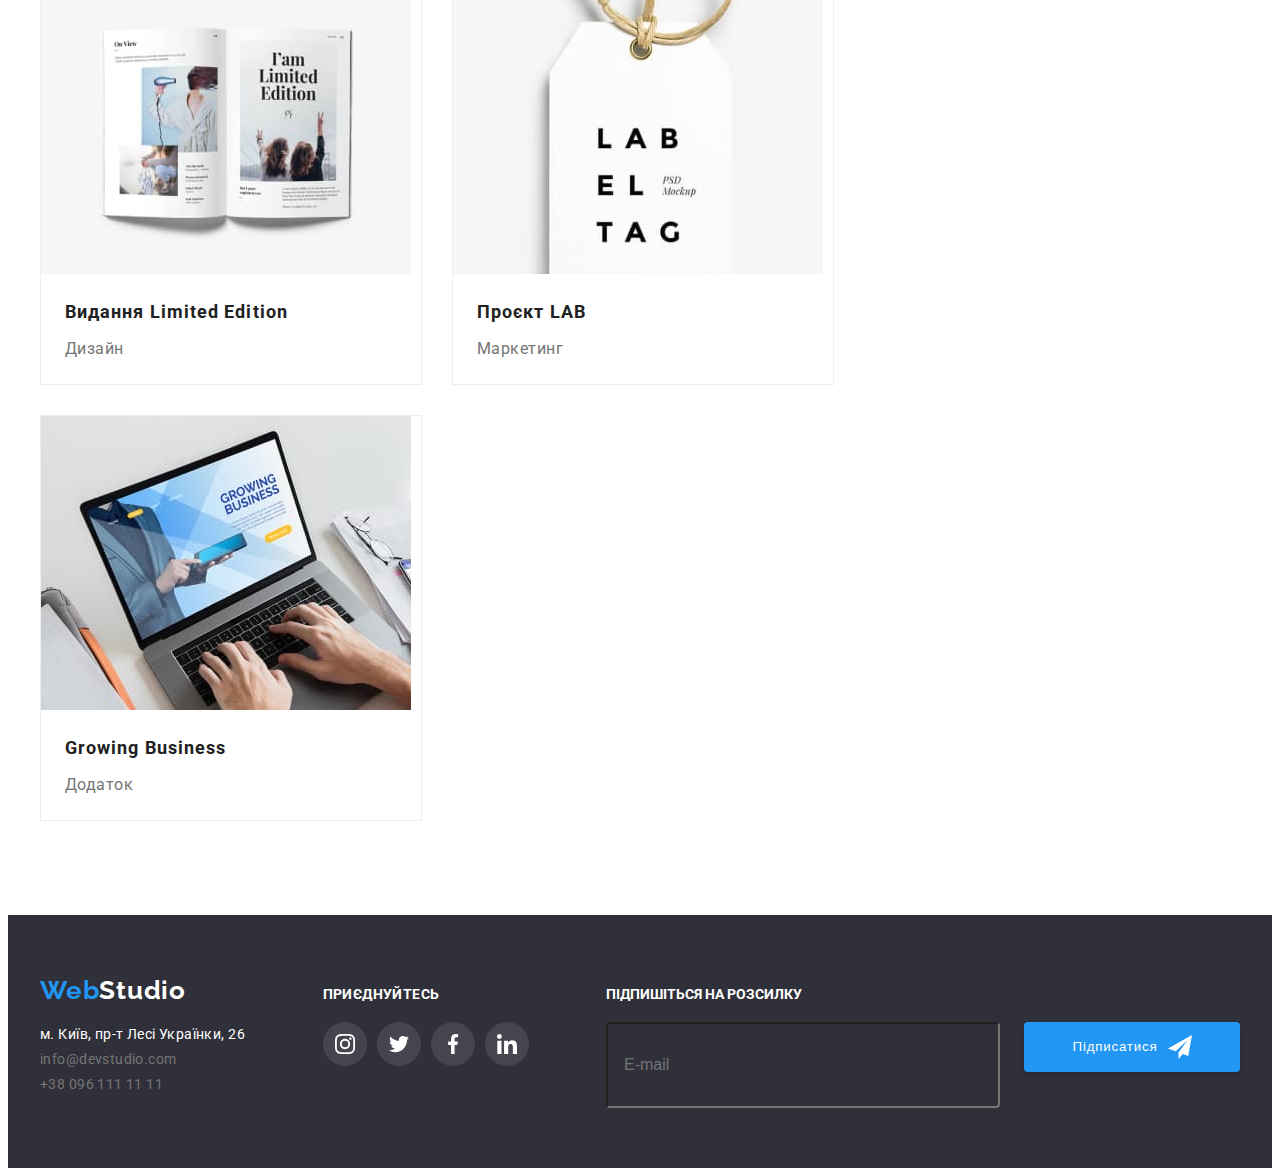
==== commit 11809a0d: "доопрацювання" ====
--- a/portfolio.html
+++ b/portfolio.html
@@ -254,8 +254,7 @@
       </section>
     </main>
     <footer class="color-footer">
-      <div class="contact-wrap">
-        <div class="container">
+             <div class="container">
           <div class="container-logo">
             <a href="./index.html" class="logo-studio link"
               ><span class="color-web">Web</span>Studio</a
@@ -331,7 +330,6 @@
             </form>
           </div>
         </div>
-      </div>
-    </footer>
+          </footer>
   </body>
 </html>
--- a/css/styles.css
+++ b/css/styles.css
@@ -344,6 +344,7 @@
 
 .title-soc {
   font-weight: 700;
+  margin-bottom: 20px;
   letter-spacing: 0.03em;
   text-transform: uppercase;
   color: var(--main-title-color);
@@ -454,23 +455,16 @@
   margin-bottom: 20px;
 }
 
-.contact-wrap > .container {
+.color-footer > .container {
   display: flex;
   align-items: baseline;
-}
-.container-logo {
-  margin-right: 70px;
-}
-.social {
-  margin: 0;
-}
+justify-content: space-between;
+}
+
 .footer-soc-list {
   margin: 0;
 }
 
-.footer-soc-link {
-  margin-top: 20px;
-}
 .contacts,
 .color-tel-black,
 .color-mail-black,
@@ -652,6 +646,7 @@
   transition: opasity 300ms linear, visibility 300ms linear;
 }
 .modal {
+  padding: 40px;
   width: 528px;
   min-height: 581px;
   background-color: var(--main-title-color);
@@ -680,8 +675,6 @@
   align-items: center;
   justify-content: center;
   cursor: pointer;
-  box-shadow: 0px 1px 3px rgba(0, 0, 0, 0.12), 0px 1px 1px rgba(0, 0, 0, 0.14),
-    0px 2px 1px rgba(0, 0, 0, 0.2);
 }
 .modal-close-icon {
   transition-timing-function: var(--timing-function);
@@ -696,19 +689,11 @@
   visibility: hidden;
   pointer-events: none;
 }
-.form {
-  width: 528px;
-  height: 581px;
-  margin-left: auto;
-  margin-right: auto;
-  padding-left: 40px;
-  padding-right: 40px;
-  
- }
+
 .group-title {
-  display: flex;
-  margin-top: 40px;
-  margin-bottom: 30px;
+  justify-content: center;
+  display: flex;
+   margin-bottom: 12px;
  font-size: 20px;
 line-height: 1.15;
 text-align: center;
@@ -719,42 +704,46 @@
 .form-fild {
   display: flex;
   flex-direction: column;
-  margin-bottom: 20px;
-  margin-top: 30px;
-  width: 448px;
-  height: 40px;
-  position: relative;
+  margin-bottom: 10px;
+  width: 100%;
+   position: relative;
    }
 
 .form-comment {
 display: flex;
 flex-direction: column;
-margin-bottom: 20px;
-margin-top: 30px;
+padding-bottom: 20px;
 position: relative;
-width: 448px;
-height: 120px;
+width: 100%;
 }
 .text-input {
   padding-left: 16px;
   padding-top: 12px;
-  width: 448px;
+  width: 100%;
 height: 120px;
  border: 1px solid rgba(33, 33, 33, 0.2);
+ outline: transparent;
+ border-radius: 4px;
+ transition-property: border-color;
+ transition-timing-function: var(--timing-function);
+ transition-delay: 250ms;
+}
+.text-input:focus {
+  border-color: var(--accent-color);
 }
 .text-input::placeholder {
  font-size: 12px;
-fill: solid rgba(117, 117, 117, 0.5);
-letter-spacing: 1%;
+fill: rgba(117, 117, 117, 0.5);
 line-height: 1.17;
 }
 textarea {
   resize: none;
 }
 .form-comment-label {
-  position: absolute;
-  transform: translateY(-100%);
-  font-size: 12px;
+  display: block;
+  margin-bottom: 4px;
+  margin-left: 4px;
+   font-size: 12px;
   letter-spacing: 0.01em;
   color: #757575;
   line-height: 1.17;
@@ -773,44 +762,44 @@
   box-shadow: 0px 4px 4px rgba(0, 0, 0, 0.15);
   border-radius: 4px;
   border: none;
-  margin-top: 30px;
   transform: translateX(65%);
-  margin-bottom: 40px;
- }
-
+   }
+  
 .form-input {
  width: 100%;
+ height: 40px;
  margin: 0;
- padding: 10px 20px;
+ padding: 5px 30px;
  font:inherit;
  border-radius: 4px;
  border: 1px solid rgba(33, 33, 33, 0.2);
+ outline: transparent;
  transition-property: border-color;
- transition-timing-function: var(--timing-function);
- transition-delay: 250ms;
-}
-.form-input:hover {
+  transition-timing-function: var(--timing-function);
+  transition-delay: 250ms;
+}
+.form-input:focus  {
   border-color: var(--accent-color);
-  
-}
-.form-input:hover ~ .modal-icon {
+}
+.form-input:focus + .modal-icon {
 fill: var(--accent-color);
 }
   
 .modal-icon {
   position: absolute;
+  justify-content: center;
   top: 50%;
   left: 15px;
-  transform: translateY(-50%);
-  display: inline-block;
-  transition-property: fill;
+  transform: translateY(50%);
+   transition-property: fill;
   transition-timing-function: var(--timing-function);
   transition-delay: 250ms;
 }
 
 .form-label {
-  position: absolute;
-  transform: translateY(-100%);
+  display: block;
+  margin-bottom: 4px;
+  margin-left: 4px;
   font-size: 12px;
   letter-spacing: 0.01em;
   color: #757575;
@@ -845,8 +834,7 @@
   background-color:  #2F303A;
   color:rgba(255, 255, 255, 0.6);
   font-size: 16px;
-  letter-spacing: 3%;
-  padding: 16px;
+   padding: 16px;
  }
 .icon-subscribe {
   fill: var(--main-title-color);
@@ -858,20 +846,23 @@
  margin-top: 20px;
  }
 
-.container .mail-list {
-transform: translateX(93px);
-}
+
 
 .terms-contract {
   color: var(--accent-color);
   margin-left: 5px;
   }
+  .form-fild-check {
+    display: flex;
+    justify-content: center;
+    margin-bottom: 30px;
+  }
   .check-text {
     display: flex;
     align-items: center;
-    line-height: 1.71;
-    letter-spacing: 3%;
-    color: rgba(117, 117, 117, 1);
+    font-size: 14px;
+      line-height: 1.71;
+     color: rgba(117, 117, 117, 1);
   }
   .check-input {
     -webkit-appearance: none;
